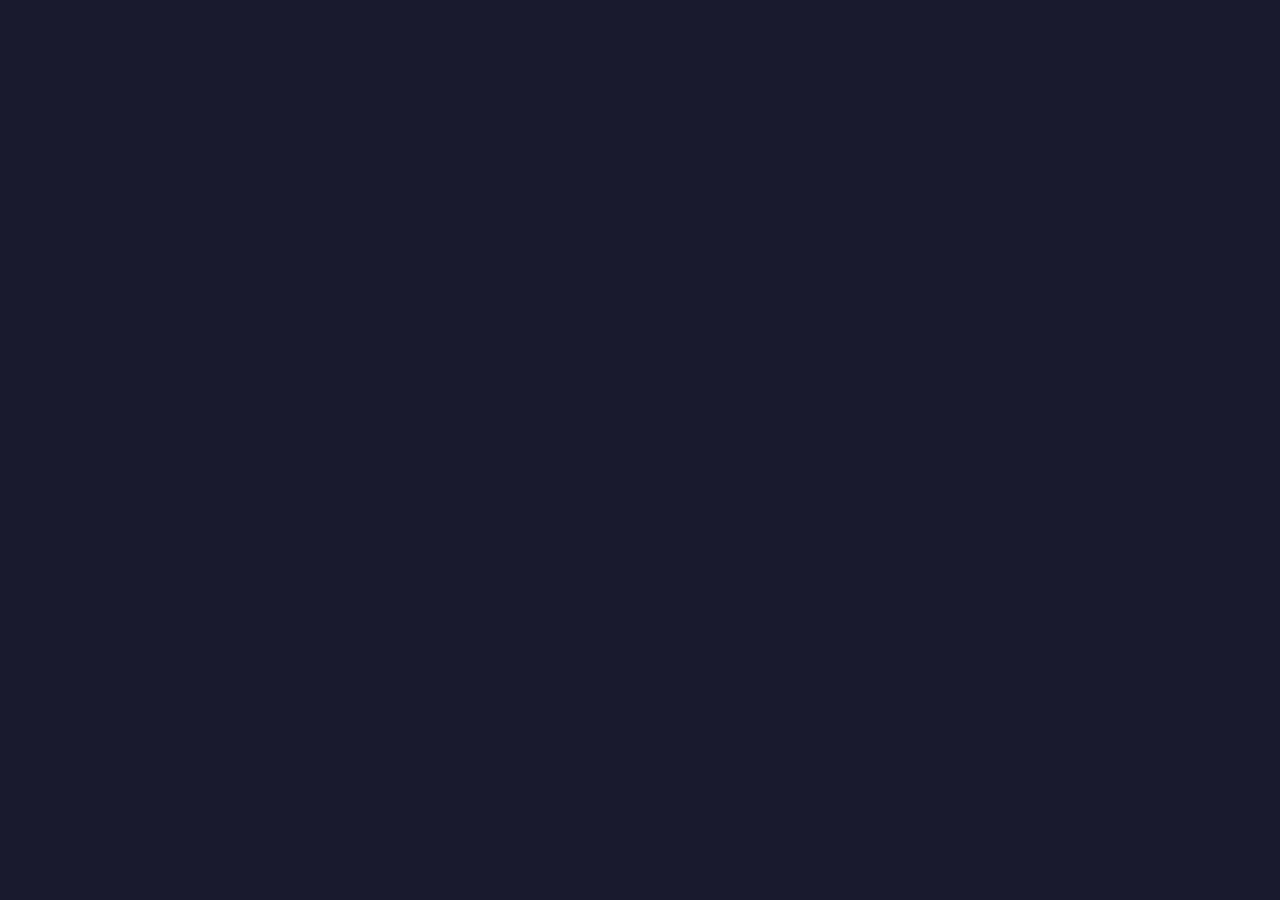
==== index.html @ f52a70d6 "map website" ====
<!DOCTYPE html>
<html>
<head>
  <style>
    body { margin: 0; background: #1a1a2e; font-family: sans-serif; }
    #container { display: flex; height: 100vh; }
    #map-area { flex: 1; }
    #panel {
      width: 380px; background: #16213e; color: white;
      padding: 16px; display: none; flex-direction: column; gap: 10px;
    }
    #panel h2 { margin: 0; font-size: 1.1rem; }
    #panel p  { margin: 0; font-size: 0.85rem; color: #aaa; }
    #wms-container { position: relative; width: 100%; border-radius: 4px; overflow: hidden; }
    #wms-container img { position: absolute; top: 0; left: 0; width: 100%; display: block; }
    #wms-base   { position: relative !important; }
    #wms-labels { opacity: 0.85; mix-blend-mode: multiply; }
    circle.settlement {
      stroke: none; opacity: 0.7; cursor: pointer;
      transition: opacity 0.15s, r 0.15s;
    }
    circle.settlement:hover { opacity: 1; r: 5; }
    circle.selected { stroke: white; stroke-width: 1.5; opacity: 1; }
  </style>
</head>
<body>
<div id="container">
  <svg id="map-area"></svg>
  <div id="panel">
    <h2 id="s-name"></h2>
    <p id="s-info"></p>
    <div id="wms-container">
      <img id="wms-base"   src="" alt="Loading satellite image..."/>
      <img id="wms-labels" src="" alt=""/>
    </div>
  </div>
</div>

<script src="https://cdn.jsdelivr.net/npm/d3@7"></script>
<script src="https://cdn.jsdelivr.net/npm/topojson@3"></script>
<script src="map.js"></script>
</body>
</html>
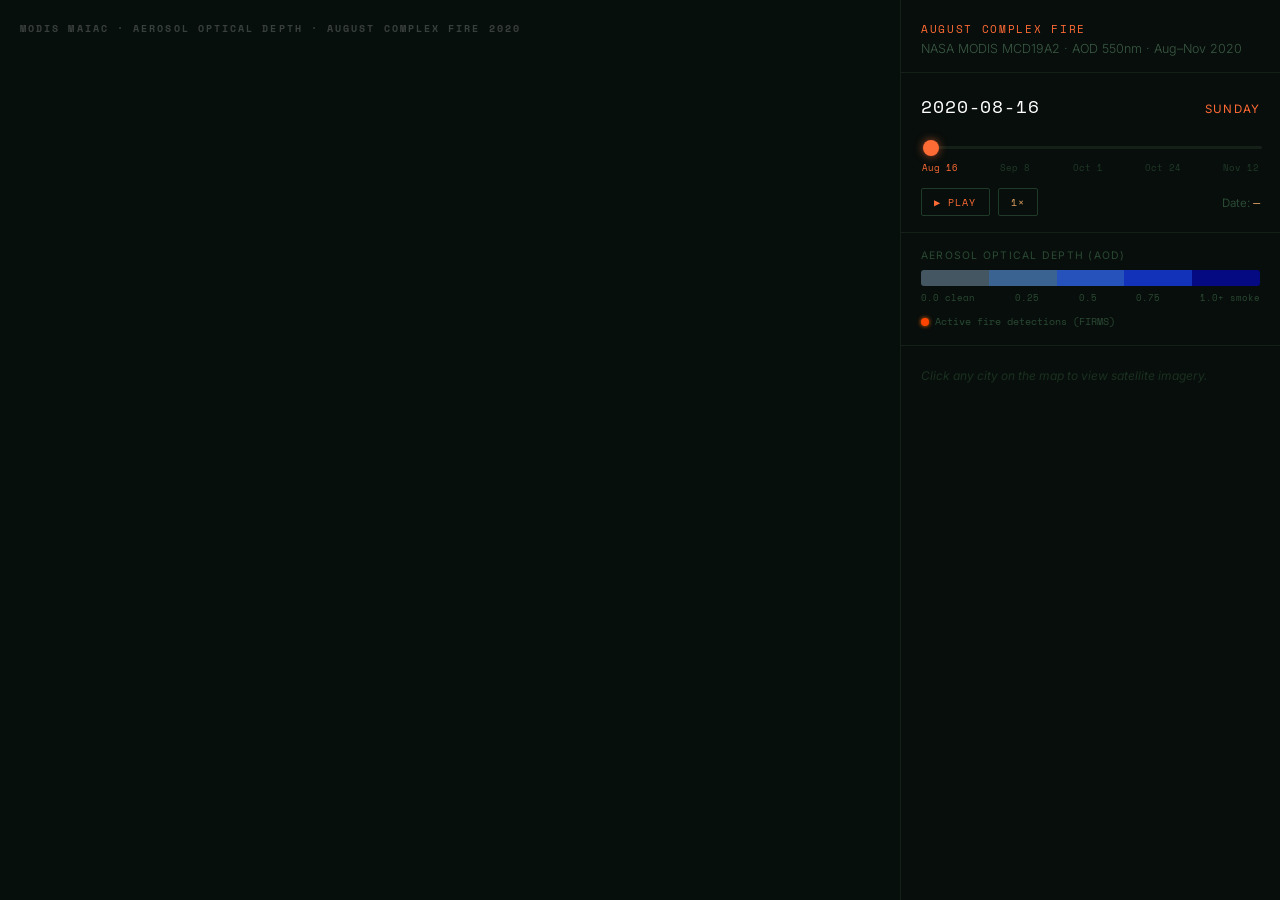
==== commit 048bfbb0: "be kind to me github" ====
--- a/index.html
+++ b/index.html
@@ -1,38 +1,405 @@
 <!DOCTYPE html>
 <html>
 <head>
+  <meta charset="UTF-8">
+  <title>California August Complex Fire · Smoke Tracker 2020</title>
   <style>
-    body { margin: 0; background: #1a1a2e; font-family: sans-serif; }
-    #container { display: flex; height: 100vh; }
-    #map-area { flex: 1; }
+    @import url('https://fonts.googleapis.com/css2?family=Space+Mono:wght@400;700&family=Inter:wght@300;400;500&display=swap');
+
+    * { box-sizing: border-box; }
+
+    body {
+      margin: 0;
+      background: #070f0d;
+      font-family: 'Inter', sans-serif;
+      color: white;
+      overflow: hidden;
+    }
+
+    #container {
+      display: flex;
+      height: 100vh;
+    }
+
+    #map-area {
+      flex: 1;
+      position: relative;
+    }
+
+    /* ── SIDE PANEL ─────────────────────────────────────────── */
     #panel {
-      width: 380px; background: #16213e; color: white;
-      padding: 16px; display: none; flex-direction: column; gap: 10px;
-    }
-    #panel h2 { margin: 0; font-size: 1.1rem; }
-    #panel p  { margin: 0; font-size: 0.85rem; color: #aaa; }
-    #wms-container { position: relative; width: 100%; border-radius: 4px; overflow: hidden; }
-    #wms-container img { position: absolute; top: 0; left: 0; width: 100%; display: block; }
+      width: 380px;
+      background: #080e0c;
+      border-left: 1px solid #152018;
+      display: flex;
+      flex-direction: column;
+      overflow: hidden;
+    }
+
+    #panel-header {
+      padding: 20px 20px 16px;
+      border-bottom: 1px solid #152018;
+    }
+
+    #panel-title {
+      font-family: 'Space Mono', monospace;
+      font-size: 0.7rem;
+      letter-spacing: 0.15em;
+      text-transform: uppercase;
+      color: #ff6b35;
+      margin: 0 0 4px;
+    }
+
+    #panel-subtitle {
+      font-size: 0.78rem;
+      color: #3a5a44;
+      margin: 0;
+      font-weight: 300;
+    }
+
+    /* ── DATE SLIDER SECTION ────────────────────────────────── */
+    #date-section {
+      padding: 20px 20px 16px;
+      border-bottom: 1px solid #152018;
+    }
+
+    #date-label-row {
+      display: flex;
+      justify-content: space-between;
+      align-items: baseline;
+      margin-bottom: 14px;
+    }
+
+    #date-label {
+      font-family: 'Space Mono', monospace;
+      font-size: 1.1rem;
+      color: #fff;
+      letter-spacing: 0.05em;
+    }
+
+    #date-day-name {
+      font-size: 0.72rem;
+      color: #ff6b35;
+      text-transform: uppercase;
+      letter-spacing: 0.1em;
+    }
+
+    #date-slider {
+      -webkit-appearance: none;
+      appearance: none;
+      width: 100%;
+      height: 3px;
+      background: #152018;
+      border-radius: 2px;
+      outline: none;
+      cursor: pointer;
+    }
+
+    #date-slider::-webkit-slider-thumb {
+      -webkit-appearance: none;
+      width: 16px;
+      height: 16px;
+      border-radius: 50%;
+      background: #ff6b35;
+      cursor: pointer;
+      box-shadow: 0 0 8px rgba(255, 107, 53, 0.6);
+      transition: box-shadow 0.2s;
+    }
+
+    #date-slider::-webkit-slider-thumb:hover {
+      box-shadow: 0 0 16px rgba(255, 107, 53, 0.9);
+    }
+
+    #date-slider::-moz-range-thumb {
+      width: 16px;
+      height: 16px;
+      border-radius: 50%;
+      background: #ff6b35;
+      cursor: pointer;
+      border: none;
+      box-shadow: 0 0 8px rgba(255, 107, 53, 0.6);
+    }
+
+    #date-ticks {
+      display: flex;
+      justify-content: space-between;
+      margin-top: 8px;
+      padding: 0 1px;
+    }
+
+    .tick {
+      font-family: 'Space Mono', monospace;
+      font-size: 0.55rem;
+      color: #1f3a28;
+      text-align: center;
+    }
+
+    .tick.active { color: #ff6b35; }
+
+    #playback-row {
+      display: flex;
+      align-items: center;
+      gap: 8px;
+      margin-top: 14px;
+    }
+
+    #play-btn, #speed-btn {
+      background: none;
+      border: 1px solid #1f3a28;
+      color: #ff6b35;
+      font-family: 'Space Mono', monospace;
+      font-size: 0.65rem;
+      letter-spacing: 0.1em;
+      padding: 5px 12px;
+      cursor: pointer;
+      border-radius: 2px;
+      transition: background 0.2s, border-color 0.2s;
+      text-transform: uppercase;
+    }
+
+    #play-btn:hover, #speed-btn:hover {
+      background: rgba(255, 107, 53, 0.1);
+      border-color: #ff6b35;
+    }
+
+    #speed-btn {
+      min-width: 38px;
+      color: #e0a060;
+    }
+
+    #aod-stat {
+      font-size: 0.72rem;
+      color: #2a4a33;
+      margin-left: auto;
+    }
+
+    #aod-stat span {
+      color: #e0a060;
+      font-family: 'Space Mono', monospace;
+    }
+
+    /* ── LEGEND ─────────────────────────────────────────────── */
+    #legend-section {
+      padding: 16px 20px;
+      border-bottom: 1px solid #152018;
+    }
+
+    #legend-label {
+      font-size: 0.65rem;
+      text-transform: uppercase;
+      letter-spacing: 0.12em;
+      color: #2a4a33;
+      margin-bottom: 8px;
+    }
+
+    #legend-bins {
+      display: flex;
+      width: 100%;
+      height: 16px;
+      border-radius: 3px;
+      overflow: hidden;
+    }
+
+    #legend-bins div {
+      flex: 1;
+    }
+
+    #legend-axis {
+      display: flex;
+      justify-content: space-between;
+      margin-top: 5px;
+    }
+
+    #legend-axis span {
+      font-family: 'Space Mono', monospace;
+      font-size: 0.55rem;
+      color: #2a4a33;
+    }
+
+    #fire-legend {
+      display: flex;
+      align-items: center;
+      gap: 6px;
+      margin-top: 10px;
+    }
+
+    #fire-legend-dot {
+      width: 8px;
+      height: 8px;
+      border-radius: 50%;
+      background: #ff4400;
+      box-shadow: 0 0 4px #ff6600;
+      flex-shrink: 0;
+    }
+
+    #fire-legend-label {
+      font-size: 0.62rem;
+      color: #2a4a33;
+      font-family: 'Space Mono', monospace;
+    }
+
+    /* ── SETTLEMENT INFO ────────────────────────────────────── */
+    #settlement-section {
+      flex: 1;
+      display: flex;
+      flex-direction: column;
+      overflow: hidden;
+    }
+
+    #s-header {
+      padding: 16px 20px 12px;
+      border-bottom: 1px solid #152018;
+    }
+
+    #s-name {
+      font-family: 'Space Mono', monospace;
+      font-size: 0.95rem;
+      margin: 0 0 4px;
+      color: #fff;
+    }
+
+    #s-info {
+      font-size: 0.75rem;
+      color: #3a5a44;
+      margin: 0;
+      font-weight: 300;
+    }
+
+    #wms-container {
+      position: relative;
+      width: 100%;
+      flex: 1;
+      overflow: hidden;
+      min-height: 180px;
+    }
+
+    #wms-container img {
+      position: absolute;
+      top: 0; left: 0;
+      width: 100%;
+      display: block;
+    }
+
     #wms-base   { position: relative !important; }
     #wms-labels { opacity: 0.85; mix-blend-mode: multiply; }
+
+    #no-selection {
+      padding: 20px;
+      font-size: 0.75rem;
+      color: #1a3020;
+      font-style: italic;
+      line-height: 1.6;
+    }
+
+    /* ── MAP ELEMENTS ───────────────────────────────────────── */
     circle.settlement {
-      stroke: none; opacity: 0.7; cursor: pointer;
-      transition: opacity 0.15s, r 0.15s;
-    }
-    circle.settlement:hover { opacity: 1; r: 5; }
+      stroke: none;
+      opacity: 0.7;
+      cursor: pointer;
+      transition: opacity 0.15s;
+    }
+
+    circle.settlement:hover { opacity: 1; }
     circle.selected { stroke: white; stroke-width: 1.5; opacity: 1; }
+
+    .settlement-layer { pointer-events: all; }
+
+    /* ── MAP TITLE OVERLAY ──────────────────────────────────── */
+    #map-overlay {
+      position: absolute;
+      top: 20px;
+      left: 20px;
+      pointer-events: none;
+    }
+
+    #map-overlay h1 {
+      font-family: 'Space Mono', monospace;
+      font-size: 0.65rem;
+      letter-spacing: 0.2em;
+      text-transform: uppercase;
+      color: rgba(255,255,255,0.2);
+      margin: 0;
+    }
+
+    #map-svg {
+      background: transparent;
+    }
   </style>
 </head>
 <body>
 <div id="container">
-  <svg id="map-area"></svg>
+
+  <div id="map-area">
+    <svg id="map-svg"></svg>
+    <div id="map-overlay">
+      <h1>MODIS MAIAC · Aerosol Optical Depth · August Complex Fire 2020</h1>
+    </div>
+  </div>
+
   <div id="panel">
-    <h2 id="s-name"></h2>
-    <p id="s-info"></p>
-    <div id="wms-container">
-      <img id="wms-base"   src="" alt="Loading satellite image..."/>
-      <img id="wms-labels" src="" alt=""/>
+
+    <div id="panel-header">
+      <p id="panel-title">August Complex Fire</p>
+      <p id="panel-subtitle">NASA MODIS MCD19A2 · AOD 550nm · Aug–Nov 2020</p>
     </div>
+
+    <div id="date-section">
+      <div id="date-label-row">
+        <span id="date-label">2020-08-16</span>
+        <span id="date-day-name">Sunday</span>
+      </div>
+
+      <input type="range" id="date-slider" min="0" max="88" value="0" step="1">
+
+      <div id="date-ticks">
+        <span class="tick active">Aug 16</span>
+        <span class="tick">Sep 8</span>
+        <span class="tick">Oct 1</span>
+        <span class="tick">Oct 24</span>
+        <span class="tick">Nov 12</span>
+      </div>
+
+      <div id="playback-row">
+        <button id="play-btn">▶ Play</button>
+        <button id="speed-btn">1×</button>
+        <div id="aod-stat">Date: <span id="point-count">—</span></div>
+      </div>
+    </div>
+
+    <div id="legend-section">
+      <div id="legend-label">Aerosol Optical Depth (AOD)</div>
+      <div id="legend-bins">
+        <div style="background: rgba(180,220,255,0.35);"></div>
+        <div style="background: rgba(100,170,255,0.55);"></div>
+        <div style="background: rgba(50,110,255,0.72);"></div>
+        <div style="background: rgba(20,55,210,0.88);"></div>
+        <div style="background: rgba(5,10,130,1);"></div>
+      </div>
+      <div id="legend-axis">
+        <span>0.0 clean</span>
+        <span>0.25</span>
+        <span>0.5</span>
+        <span>0.75</span>
+        <span>1.0+ smoke</span>
+      </div>
+      <div id="fire-legend">
+        <div id="fire-legend-dot"></div>
+        <span id="fire-legend-label">Active fire detections (FIRMS)</span>
+      </div>
+    </div>
+
+    <div id="settlement-section">
+      <div id="no-selection">Click any city on the map to view satellite imagery.</div>
+      <div id="s-header" style="display:none">
+        <h2 id="s-name"></h2>
+        <p id="s-info"></p>
+      </div>
+      <div id="wms-container" style="display:none">
+        <img id="wms-base"   src="" alt="Loading satellite image..."/>
+        <img id="wms-labels" src="" alt=""/>
+      </div>
+    </div>
+
   </div>
 </div>
 
@@ -40,4 +407,4 @@
 <script src="https://cdn.jsdelivr.net/npm/topojson@3"></script>
 <script src="map.js"></script>
 </body>
-</html>
+</html>
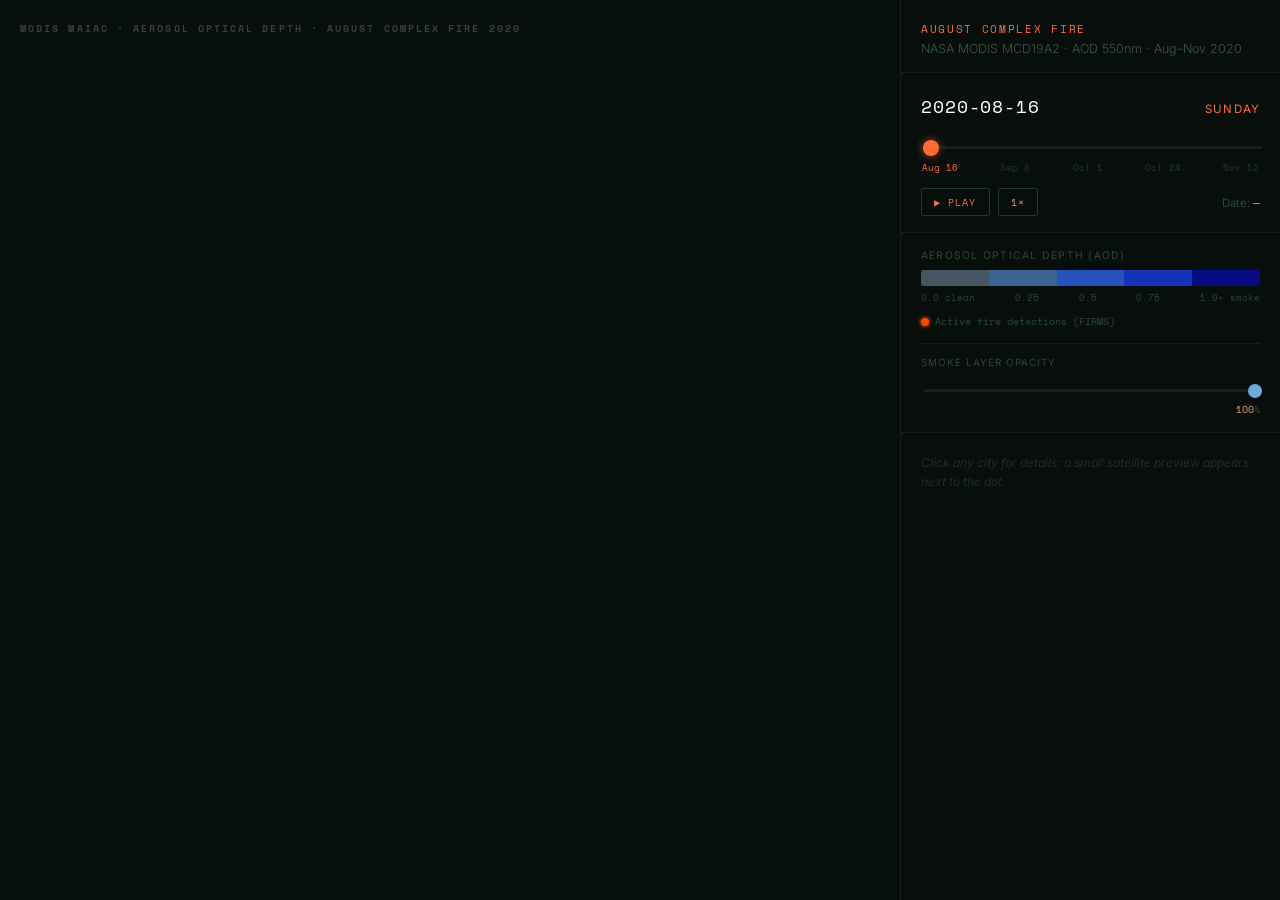
==== commit 4d5ac976: "github pages and new page" ====
--- a/index.html
+++ b/index.html
@@ -324,6 +324,107 @@
     #map-svg {
       background: transparent;
     }
+
+    #aerosol-opacity-row {
+      margin-top: 14px;
+      padding-top: 12px;
+      border-top: 1px solid #152018;
+    }
+
+    #aerosol-opacity-label {
+      font-size: 0.62rem;
+      text-transform: uppercase;
+      letter-spacing: 0.1em;
+      color: #2a4a33;
+      margin-bottom: 8px;
+    }
+
+    #aerosol-opacity-slider {
+      -webkit-appearance: none;
+      appearance: none;
+      width: 100%;
+      height: 3px;
+      background: #152018;
+      border-radius: 2px;
+      outline: none;
+      cursor: pointer;
+    }
+
+    #aerosol-opacity-slider::-webkit-slider-thumb {
+      -webkit-appearance: none;
+      width: 14px;
+      height: 14px;
+      border-radius: 50%;
+      background: #6aacdb;
+      cursor: pointer;
+      border: none;
+    }
+
+    #aerosol-opacity-slider::-moz-range-thumb {
+      width: 14px;
+      height: 14px;
+      border-radius: 50%;
+      background: #6aacdb;
+      cursor: pointer;
+      border: none;
+    }
+
+    #aerosol-opacity-value {
+      font-family: 'Space Mono', monospace;
+      font-size: 0.6rem;
+      color: #2a4a33;
+      margin-top: 6px;
+      text-align: right;
+    }
+
+    #aerosol-opacity-value span {
+      color: #e0a060;
+    }
+
+    /* ── FLOATING MINI SATELLITE (near clicked city) ───────── */
+    #mini-wms-popover {
+      display: none;
+      position: absolute;
+      z-index: 25;
+      width: 220px;
+      border-radius: 4px;
+      overflow: hidden;
+      border: 1px solid #1f3a28;
+      box-shadow: 0 8px 24px rgba(0, 0, 0, 0.55);
+      pointer-events: none;
+      background: #0a1510;
+    }
+
+    #mini-wms-popover .mini-wms-stack {
+      position: relative;
+      width: 100%;
+      aspect-ratio: 1;
+    }
+
+    #mini-wms-popover .mini-wms-stack img {
+      position: absolute;
+      top: 0;
+      left: 0;
+      width: 100%;
+      height: 100%;
+      object-fit: cover;
+      display: block;
+    }
+
+    #mini-wms-popover #mini-wms-labels {
+      opacity: 0.85;
+      mix-blend-mode: multiply;
+    }
+
+    .selected-city-label text {
+      font-family: 'Inter', sans-serif;
+      font-size: 11px;
+      font-weight: 500;
+      fill: #fff;
+      paint-order: stroke;
+      stroke: #0a1f1a;
+      stroke-width: 3px;
+    }
   </style>
 </head>
 <body>
@@ -331,6 +432,12 @@
 
   <div id="map-area">
     <svg id="map-svg"></svg>
+    <div id="mini-wms-popover" aria-hidden="true">
+      <div class="mini-wms-stack">
+        <img id="mini-wms-base" src="" alt="" />
+        <img id="mini-wms-labels" src="" alt="" />
+      </div>
+    </div>
     <div id="map-overlay">
       <h1>MODIS MAIAC · Aerosol Optical Depth · August Complex Fire 2020</h1>
     </div>
@@ -386,16 +493,21 @@
         <div id="fire-legend-dot"></div>
         <span id="fire-legend-label">Active fire detections (FIRMS)</span>
       </div>
+      <div id="aerosol-opacity-row">
+        <div id="aerosol-opacity-label">Smoke layer opacity</div>
+        <input type="range" id="aerosol-opacity-slider" min="0" max="100" value="100" step="1">
+        <div id="aerosol-opacity-value"><span id="aerosol-opacity-pct">100</span>%</div>
+      </div>
     </div>
 
     <div id="settlement-section">
-      <div id="no-selection">Click any city on the map to view satellite imagery.</div>
+      <div id="no-selection">Click any city for details; a small satellite preview appears next to the dot.</div>
       <div id="s-header" style="display:none">
         <h2 id="s-name"></h2>
         <p id="s-info"></p>
       </div>
-      <div id="wms-container" style="display:none">
-        <img id="wms-base"   src="" alt="Loading satellite image..."/>
+      <div id="wms-container" style="display:none" hidden aria-hidden="true">
+        <img id="wms-base"   src="" alt=""/>
         <img id="wms-labels" src="" alt=""/>
       </div>
     </div>
@@ -407,4 +519,4 @@
 <script src="https://cdn.jsdelivr.net/npm/topojson@3"></script>
 <script src="map.js"></script>
 </body>
-</html>+</html>
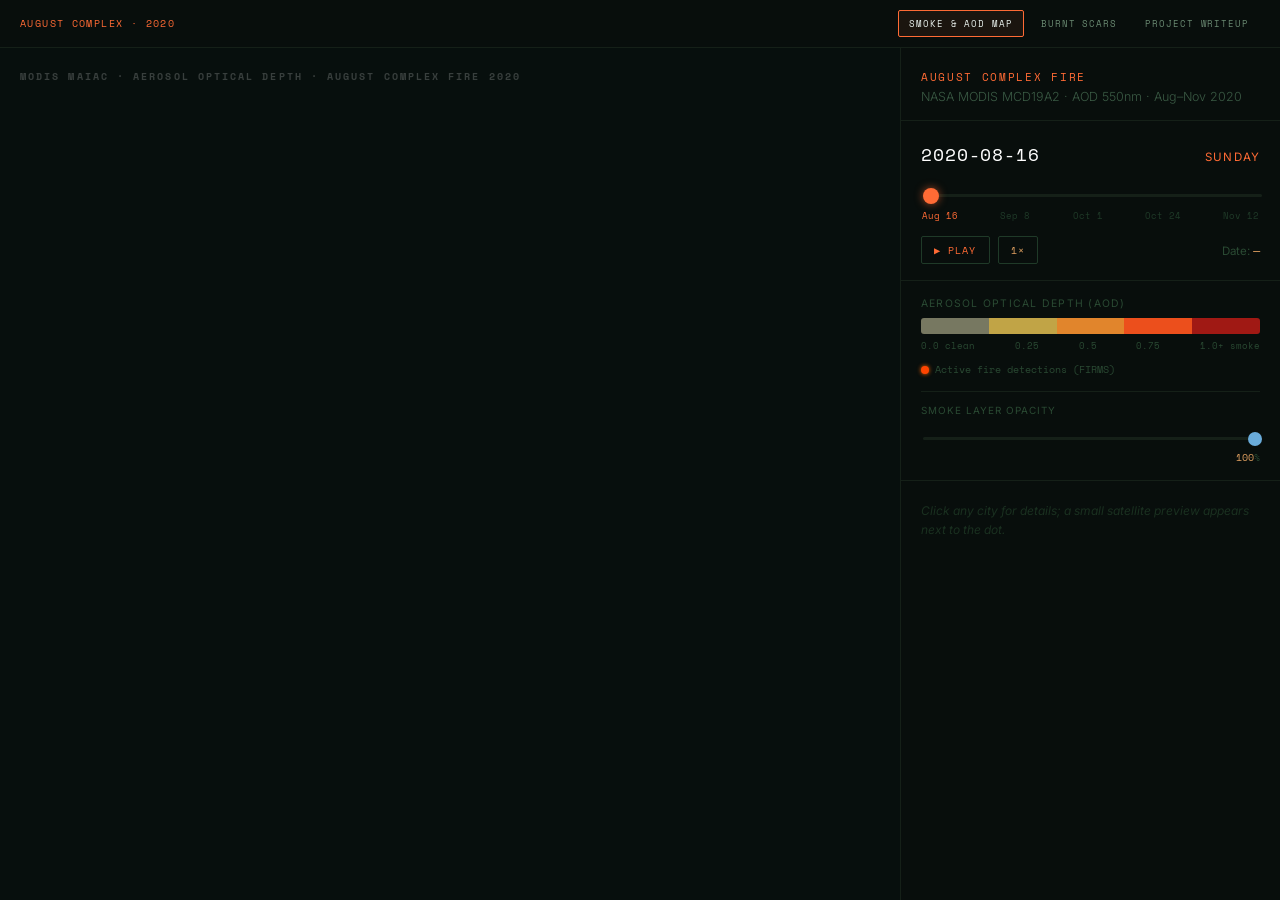
==== commit 61832cf9: "nav bar and legend updated" ====
--- a/index.html
+++ b/index.html
@@ -14,11 +14,75 @@
       font-family: 'Inter', sans-serif;
       color: white;
       overflow: hidden;
+      display: flex;
+      flex-direction: column;
+      height: 100vh;
+    }
+
+    /* ── TOP NAV ────────────────────────────────────────────── */
+    #site-nav {
+      flex-shrink: 0;
+      display: flex;
+      align-items: center;
+      justify-content: space-between;
+      gap: 16px;
+      padding: 10px 20px;
+      background: #080e0c;
+      border-bottom: 1px solid #152018;
+    }
+
+    #site-nav .nav-brand {
+      font-family: 'Space Mono', monospace;
+      font-size: 0.62rem;
+      letter-spacing: 0.14em;
+      text-transform: uppercase;
+      color: #ff6b35;
+      white-space: nowrap;
+    }
+
+    #site-nav .nav-links {
+      display: flex;
+      align-items: center;
+      gap: 6px;
+      flex-wrap: wrap;
+      justify-content: flex-end;
+    }
+
+    #site-nav a {
+      font-family: 'Space Mono', monospace;
+      font-size: 0.58rem;
+      letter-spacing: 0.1em;
+      text-transform: uppercase;
+      color: #6a8a72;
+      text-decoration: none;
+      padding: 6px 10px;
+      border-radius: 2px;
+      border: 1px solid transparent;
+      transition: color 0.15s, border-color 0.15s, background 0.15s;
+    }
+
+    #site-nav a:hover {
+      color: #ff6b35;
+      border-color: #1f3a28;
+      background: rgba(255, 107, 53, 0.06);
+    }
+
+    #site-nav .nav-current {
+      font-family: 'Space Mono', monospace;
+      font-size: 0.58rem;
+      letter-spacing: 0.1em;
+      text-transform: uppercase;
+      color: #e8f0ec;
+      padding: 6px 10px;
+      border-radius: 2px;
+      border: 1px solid #ff6b35;
+      background: rgba(255, 107, 53, 0.08);
     }
 
     #container {
       display: flex;
-      height: 100vh;
+      flex: 1;
+      min-height: 0;
     }
 
     #map-area {
@@ -428,6 +492,14 @@
   </style>
 </head>
 <body>
+<header id="site-nav" role="navigation" aria-label="Site">
+  <span class="nav-brand">August Complex · 2020</span>
+  <div class="nav-links">
+    <span class="nav-current" title="This page">Smoke &amp; AOD map</span>
+    <a href="new_page/">Burnt scars</a>
+    <a href="checkpoint.html">Project writeup</a>
+  </div>
+</header>
 <div id="container">
 
   <div id="map-area">
@@ -476,11 +548,11 @@
     <div id="legend-section">
       <div id="legend-label">Aerosol Optical Depth (AOD)</div>
       <div id="legend-bins">
-        <div style="background: rgba(180,220,255,0.35);"></div>
-        <div style="background: rgba(100,170,255,0.55);"></div>
-        <div style="background: rgba(50,110,255,0.72);"></div>
-        <div style="background: rgba(20,55,210,0.88);"></div>
-        <div style="background: rgba(5,10,130,1);"></div>
+        <div style="background: rgba(255, 248, 200, 0.45);"></div>
+        <div style="background: rgba(255, 214, 90, 0.75);"></div>
+        <div style="background: rgba(255, 150, 50, 0.88);"></div>
+        <div style="background: rgba(255, 85, 30, 0.92);"></div>
+        <div style="background: rgba(160, 25, 20, 1);"></div>
       </div>
       <div id="legend-axis">
         <span>0.0 clean</span>
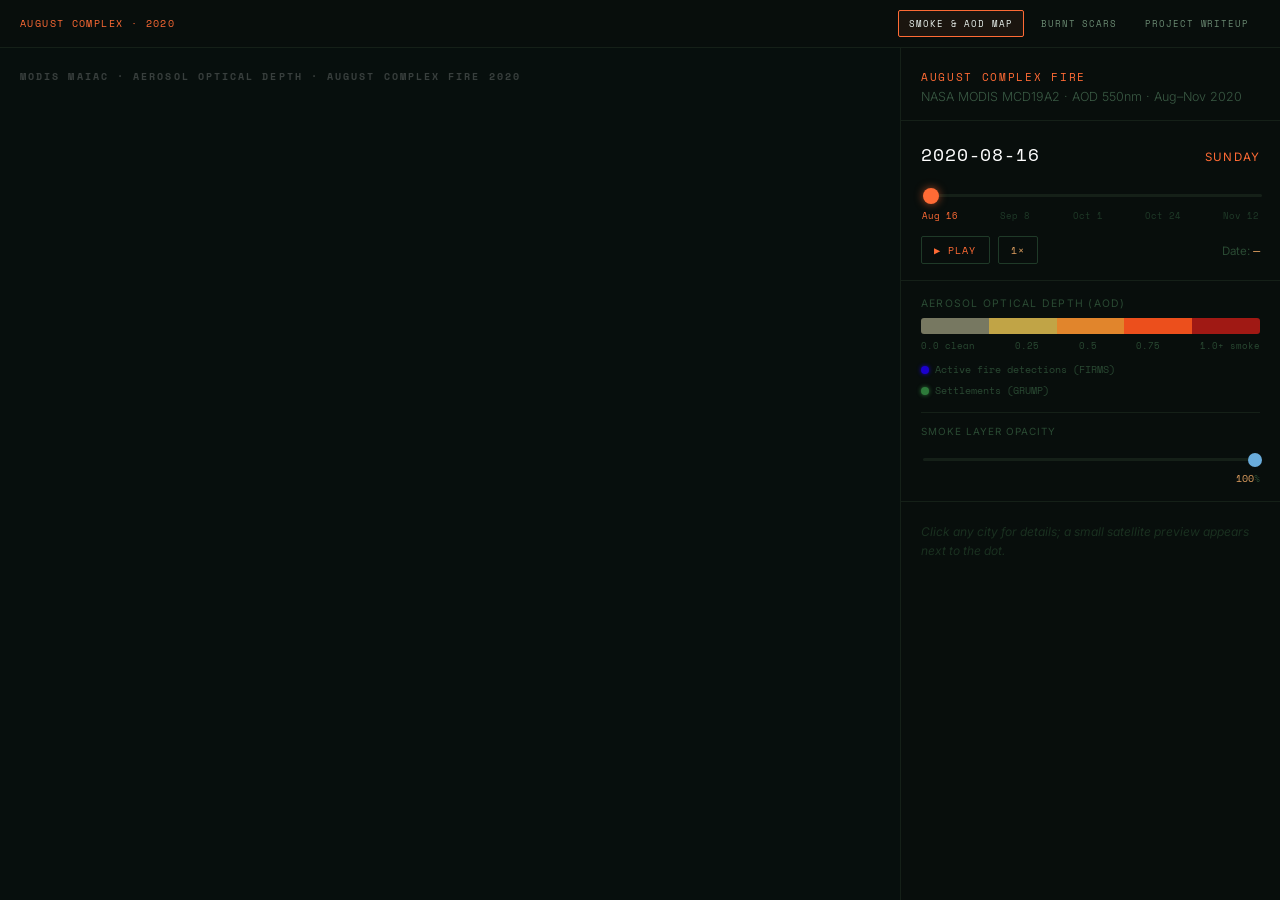
==== commit 2cfb7994: "coloring" ====
--- a/index.html
+++ b/index.html
@@ -3,6 +3,7 @@
 <head>
   <meta charset="UTF-8">
   <title>California August Complex Fire · Smoke Tracker 2020</title>
+  <link rel="stylesheet" href="css/site-nav.css">
   <style>
     @import url('https://fonts.googleapis.com/css2?family=Space+Mono:wght@400;700&family=Inter:wght@300;400;500&display=swap');
 
@@ -19,66 +20,6 @@
       height: 100vh;
     }
 
-    /* ── TOP NAV ────────────────────────────────────────────── */
-    #site-nav {
-      flex-shrink: 0;
-      display: flex;
-      align-items: center;
-      justify-content: space-between;
-      gap: 16px;
-      padding: 10px 20px;
-      background: #080e0c;
-      border-bottom: 1px solid #152018;
-    }
-
-    #site-nav .nav-brand {
-      font-family: 'Space Mono', monospace;
-      font-size: 0.62rem;
-      letter-spacing: 0.14em;
-      text-transform: uppercase;
-      color: #ff6b35;
-      white-space: nowrap;
-    }
-
-    #site-nav .nav-links {
-      display: flex;
-      align-items: center;
-      gap: 6px;
-      flex-wrap: wrap;
-      justify-content: flex-end;
-    }
-
-    #site-nav a {
-      font-family: 'Space Mono', monospace;
-      font-size: 0.58rem;
-      letter-spacing: 0.1em;
-      text-transform: uppercase;
-      color: #6a8a72;
-      text-decoration: none;
-      padding: 6px 10px;
-      border-radius: 2px;
-      border: 1px solid transparent;
-      transition: color 0.15s, border-color 0.15s, background 0.15s;
-    }
-
-    #site-nav a:hover {
-      color: #ff6b35;
-      border-color: #1f3a28;
-      background: rgba(255, 107, 53, 0.06);
-    }
-
-    #site-nav .nav-current {
-      font-family: 'Space Mono', monospace;
-      font-size: 0.58rem;
-      letter-spacing: 0.1em;
-      text-transform: uppercase;
-      color: #e8f0ec;
-      padding: 6px 10px;
-      border-radius: 2px;
-      border: 1px solid #ff6b35;
-      background: rgba(255, 107, 53, 0.08);
-    }
-
     #container {
       display: flex;
       flex: 1;
@@ -291,12 +232,34 @@
       width: 8px;
       height: 8px;
       border-radius: 50%;
-      background: #ff4400;
-      box-shadow: 0 0 4px #ff6600;
+      background: #1b00cd;
+      box-shadow: 0 0 4px #1b00cd;
       flex-shrink: 0;
     }
 
     #fire-legend-label {
+      font-size: 0.62rem;
+      color: #2a4a33;
+      font-family: 'Space Mono', monospace;
+    }
+
+    #settlement-legend {
+      display: flex;
+      align-items: center;
+      gap: 6px;
+      margin-top: 6px;
+    }
+
+    #settlement-legend-dot {
+      width: 8px;
+      height: 8px;
+      border-radius: 50%;
+      background: #2d7a3a;
+      box-shadow: 0 0 4px #2d7a3a;
+      flex-shrink: 0;
+    }
+
+    #settlement-legend-label {
       font-size: 0.62rem;
       color: #2a4a33;
       font-family: 'Space Mono', monospace;
@@ -565,6 +528,10 @@
         <div id="fire-legend-dot"></div>
         <span id="fire-legend-label">Active fire detections (FIRMS)</span>
       </div>
+      <div id="settlement-legend">
+        <div id="settlement-legend-dot"></div>
+        <span id="settlement-legend-label">Settlements (GRUMP)</span>
+      </div>
       <div id="aerosol-opacity-row">
         <div id="aerosol-opacity-label">Smoke layer opacity</div>
         <input type="range" id="aerosol-opacity-slider" min="0" max="100" value="100" step="1">
--- a/css/site-nav.css
+++ b/css/site-nav.css
@@ -0,0 +1,64 @@
+/* Shared top navigation — include from repo root as css/site-nav.css
+   From new_page/: ../css/site-nav.css */
+
+#site-nav {
+  flex-shrink: 0;
+  position: sticky;
+  top: 0;
+  z-index: 100;
+  display: flex;
+  align-items: center;
+  justify-content: space-between;
+  gap: 16px;
+  padding: 10px 20px;
+  background: #080e0c;
+  border-bottom: 1px solid #152018;
+}
+
+#site-nav .nav-brand {
+  font-family: 'Space Mono', monospace;
+  font-size: 0.62rem;
+  letter-spacing: 0.14em;
+  text-transform: uppercase;
+  color: #ff6b35;
+  white-space: nowrap;
+}
+
+#site-nav .nav-links {
+  display: flex;
+  align-items: center;
+  gap: 6px;
+  flex-wrap: wrap;
+  justify-content: flex-end;
+}
+
+#site-nav a {
+  font-family: 'Space Mono', monospace;
+  font-size: 0.58rem;
+  letter-spacing: 0.1em;
+  text-transform: uppercase;
+  color: #6a8a72;
+  text-decoration: none;
+  padding: 6px 10px;
+  border-radius: 2px;
+  border: 1px solid transparent;
+  transition: color 0.15s, border-color 0.15s, background 0.15s;
+}
+
+#site-nav a:hover {
+  color: #ff6b35;
+  border-color: #1f3a28;
+  background: rgba(255, 107, 53, 0.06);
+}
+
+#site-nav .nav-current {
+  font-family: 'Space Mono', monospace;
+  font-size: 0.58rem;
+  letter-spacing: 0.1em;
+  text-transform: uppercase;
+  color: #e8f0ec;
+  padding: 6px 10px;
+  border-radius: 2px;
+  border: 1px solid #ff6b35;
+  background: rgba(255, 107, 53, 0.08);
+}
